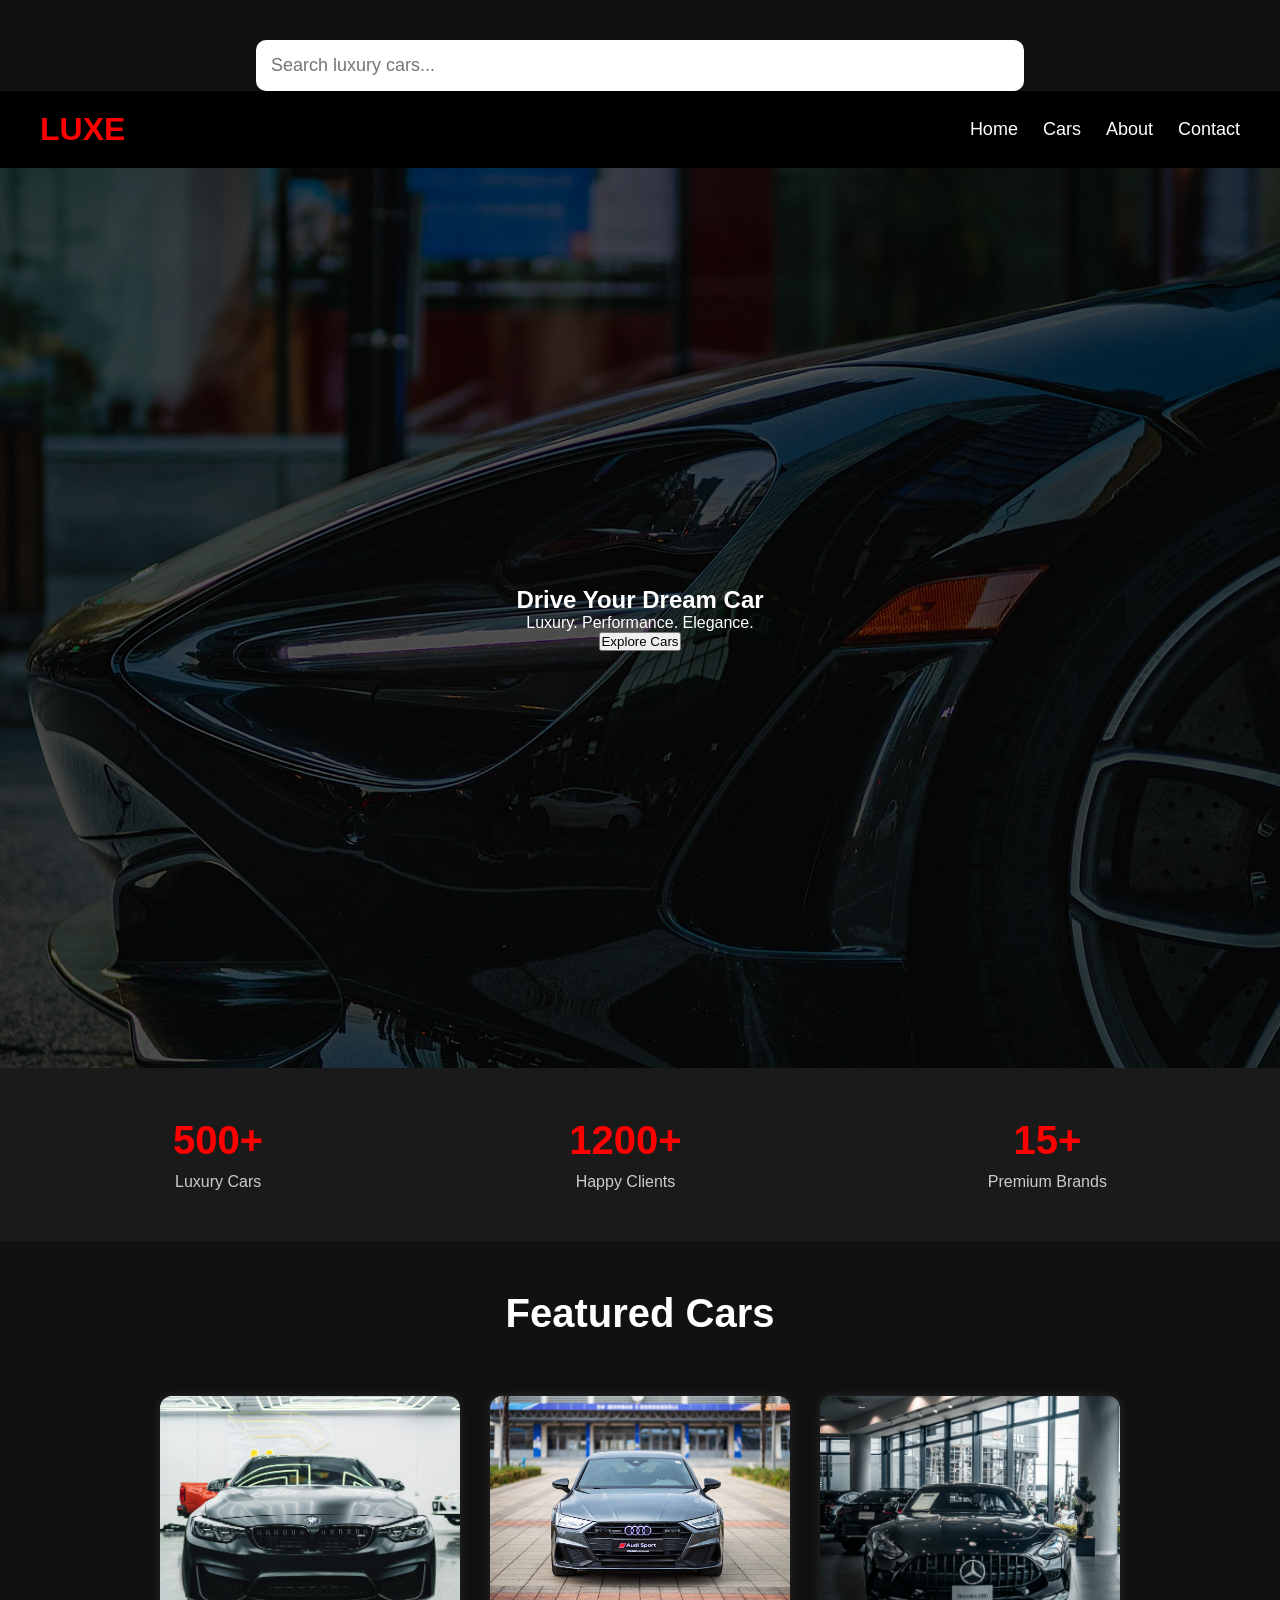
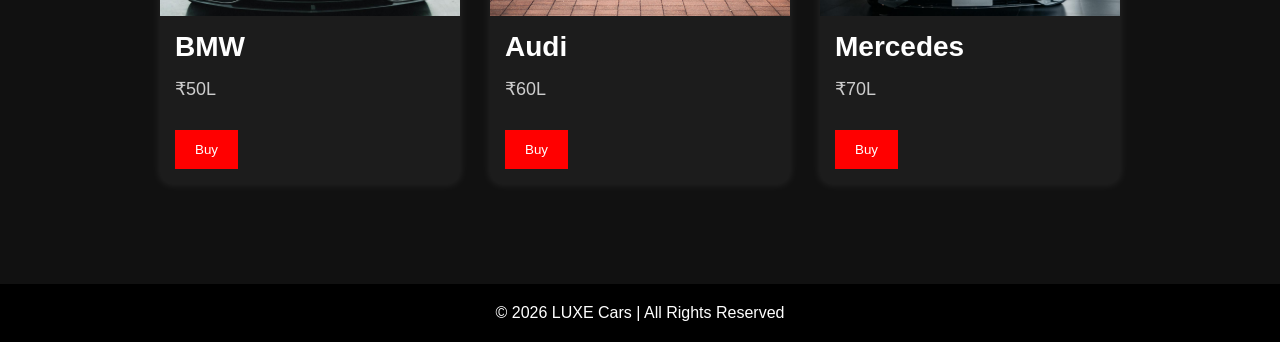
==== index.html @ 5ababd64 "Initial commit - luxury car showroom website" ====
<!DOCTYPE html>
<html lang="en">

<head>

    <meta charset="UTF-8">

    <meta name="viewport" content="width=device-width, initial-scale=1.0">

    <title>LUXE Cars</title>

    <link rel="stylesheet" href="style.css">

</head>

<body>

    <!-- ================= NAVBAR ================= -->

      <section class="search-section">

    <input
        type="text"
        id="searchInput"
        placeholder="Search luxury cars..."
    >

</section>


    <header>

        <nav class="navbar">

            <h1>LUXE</h1>

            <ul>

                <li>
                    <a href="#">Home</a>
                </li>

                <li>
                    <a href="#">Cars</a>
                </li>

                <li>
                    <a href="#">About</a>
                </li>

                <li>
                    <a href="#">Contact</a>
                </li>

            </ul>

        </nav>

    </header>



    <!-- ================= HERO SECTION ================= -->

    <section class="hero">

        <h2>Drive Your Dream Car</h2>

        <p>
            Luxury. Performance. Elegance.
        </p>

        <button onclick="showAlert()">
            Explore Cars
        </button>

    </section> 
   <section class="stats">

    <div>
        <h2>500+</h2>
        <p>Luxury Cars</p>
    </div>

    <div>
        <h2>1200+</h2>
        <p>Happy Clients</p>
    </div>

    <div>
        <h2>15+</h2>
        <p>Premium Brands</p>
    </div>

</section>


    <!-- ================= FEATURED CARS ================= -->

    <section>

        <h2
            style="
                text-align:center;
                margin-top:50px;
                font-size:40px;
            "
        >
            Featured Cars
        </h2>

    </section>



    <!-- ================= CAR LIST ================= -->

    <section class="cars" id="carList">

        <!-- JavaScript se cards load honge -->

    </section>



    <!-- ================= FOOTER ================= -->

    <footer
        style="
            text-align:center;
            padding:20px;
            background:black;
            margin-top:40px;
        "
    >

        <p>
            © 2026 LUXE Cars | All Rights Reserved
        </p>

    </footer>



    <!-- ================= JAVASCRIPT ================= -->

    <script src="script.js"></script>

</body>

</html>
---- style.css ----
html {
    scroll-behavior: smooth;
}

* {
    margin: 0;
    padding: 0;
    box-sizing: border-box;
}

body {
    font-family: Arial, sans-serif;
    background-color: #111;
    color: white;
    overflow-x: hidden;

}

/* ================= NAVBAR ================= */

.navbar {
    display: flex;
    justify-content: space-between;
    align-items: center;

    padding: 20px 40px;

    background-color: black;

    position: sticky;
    top: 0;
}

.navbar h1 {
    color: red;
    font-size: 32px;
}

.navbar ul {
    display: flex;
    list-style: none;
    gap: 25px;
}

.navbar a {
    text-decoration: none;
    color: white;
    font-size: 18px;

    transition: 0.3s;
}

.navbar a:hover {
    color: red;
}

.search-section {

    text-align: center;

    margin-top: 40px;
}

.search-section input {

    width: 60%;

    padding: 15px;

    border: none;

    border-radius: 10px;

    font-size: 18px;
}

/* ================= HERO SECTION ================= */

.hero {

    min-height: 100vh;

    background:
    linear-gradient(
        rgba(0,0,0,0.65),
        rgba(0,0,0,0.65)
    ),
    url('assets/images/hero.jpg');

    background-size: cover;

    background-position: center;

    background-repeat: no-repeat;

    display: flex;

    flex-direction: column;

    justify-content: center;

    align-items: center;

    text-align: center;

    padding: 20px;
}
/* ================= CAR SECTION ================= */

.cars {

    display: flex;
    justify-content: center;
    flex-wrap: wrap;

    gap: 30px;

    padding: 60px 20px;
}

/* ================= CARD ================= */

.card {

    width: 300px;

    background-color: #1c1c1c;

    border-radius: 12px;

    overflow: hidden;

    transition: 0.3s;

    box-shadow: 0 0 10px rgba(255,255,255,0.1);
}

.card:hover {
    transform: translateY(-10px);
}

.card img {

    width: 100%;

    height: 220px;

    object-fit: cover;

    display: block;
}

.card h3 {

    font-size: 28px;

    margin: 15px;
}

.card p {

    margin: 15px;

    color: #ccc;

    font-size: 18px;
}

.card button {

    margin: 15px;

    padding: 12px 20px;

    border: none;

    background-color: red;
    color: white;

    cursor: pointer;

    transition: 0.3s;
}

.card button:hover {
    background-color: darkred;
}

/* ================= RESPONSIVE ================= */

@media (max-width: 768px) {

    .navbar {

        flex-direction: column;

        padding: 20px;
    }

    .navbar ul {

        flex-direction: column;

        align-items: center;

        gap: 15px;

        margin-top: 15px;
    }

    .hero h2 {

        font-size: 38px;
    }

    .hero p {

        font-size: 16px;
    }

    .hero button {

        width: 100%;

        max-width: 250px;
    }

    .cars {

        padding: 30px 15px;
    }

    .card {

        width: 100%;

        max-width: 350px;
    }

}


.stats {

    display: flex;

    justify-content: space-around;

    text-align: center;

    padding: 50px 20px;

    background: #1a1a1a;
}

.stats h2 {

    color: red;

    font-size: 40px;
}

.stats p {

    color: #ccc;

    margin-top: 10px;
}
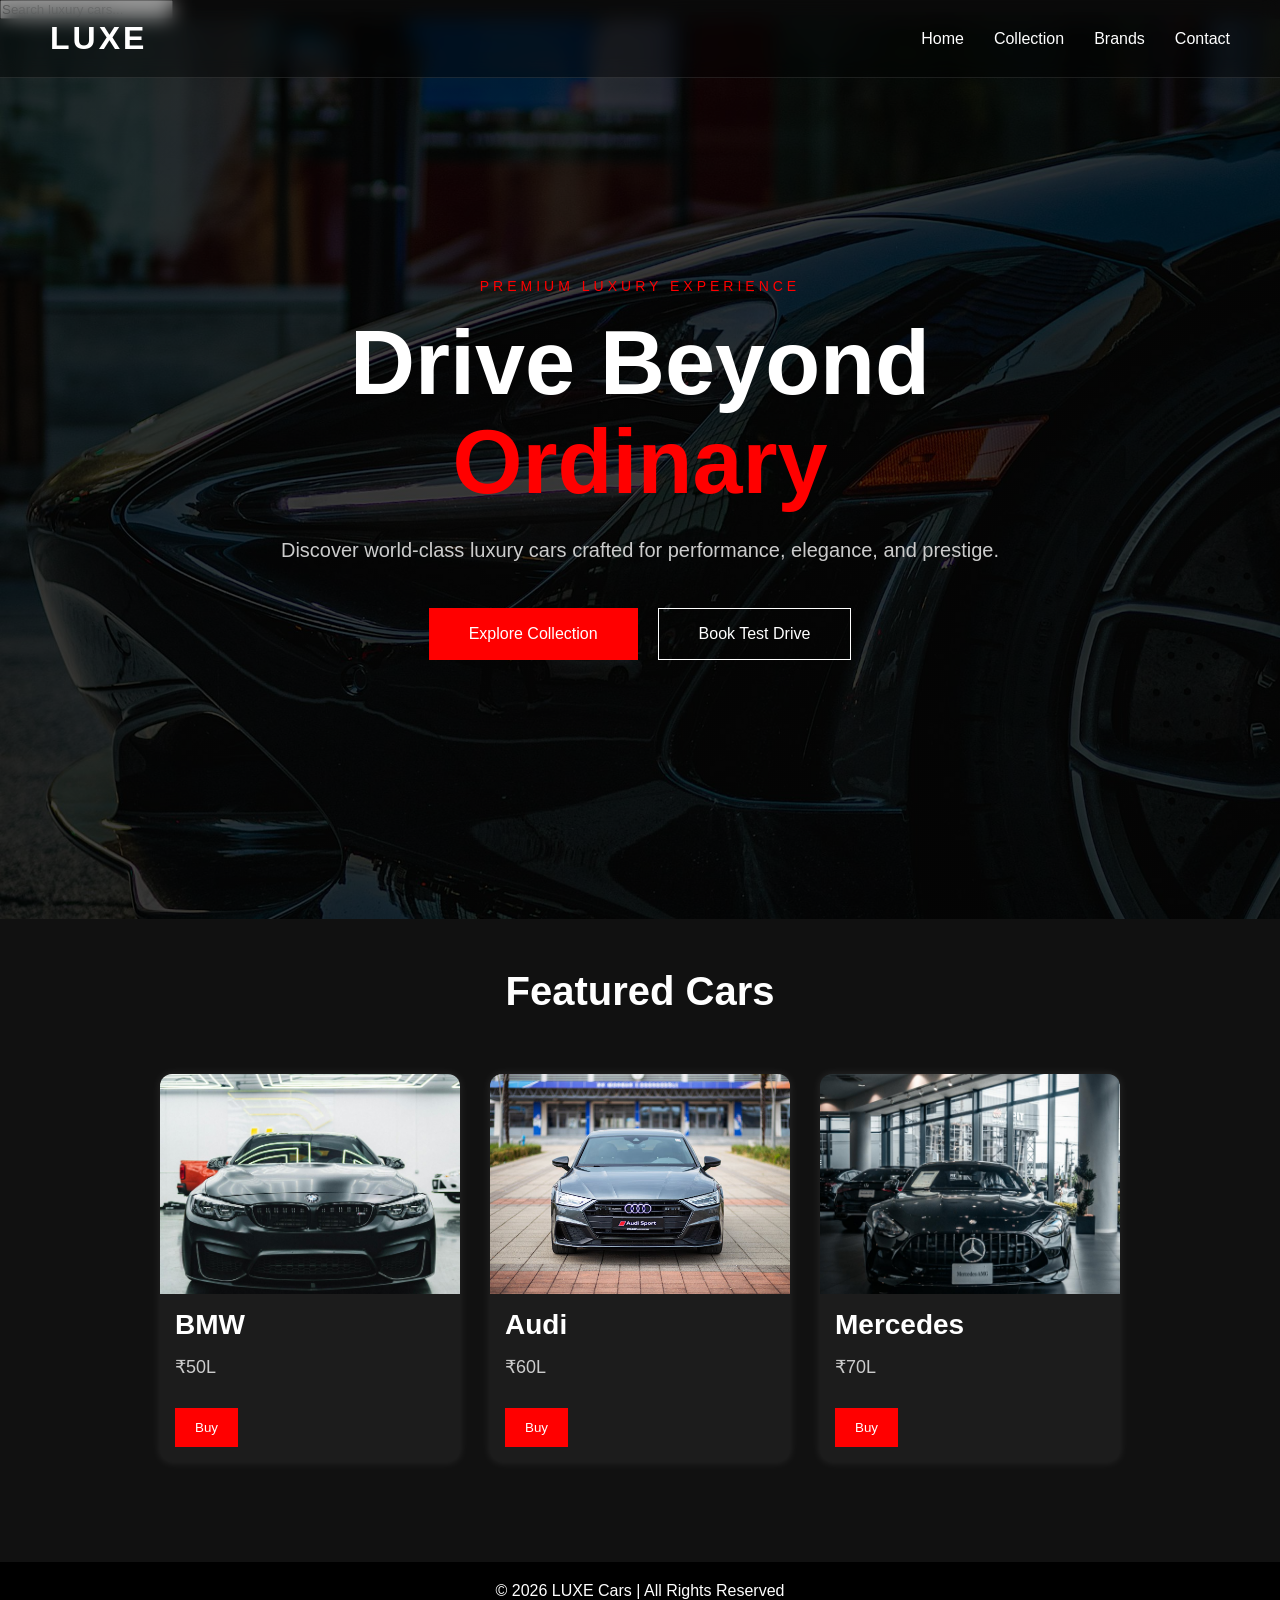
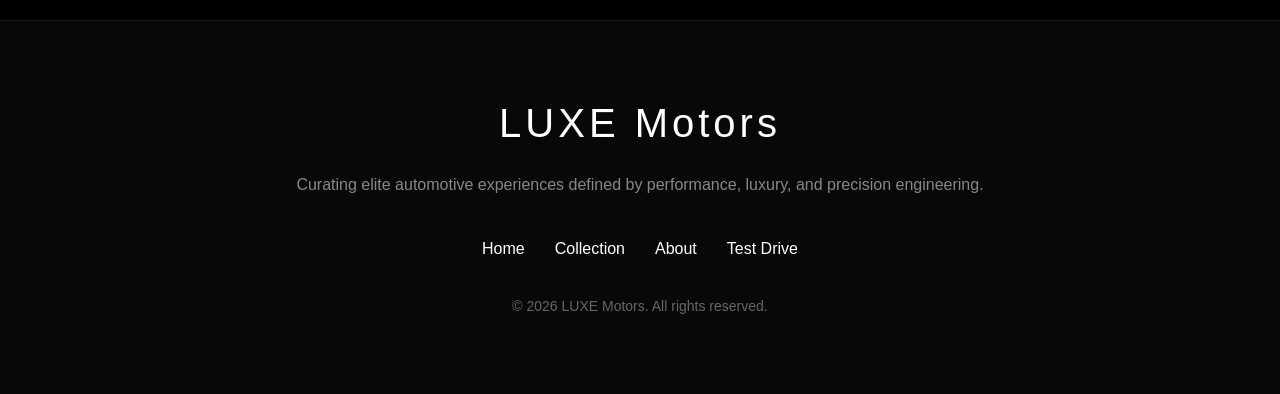
==== commit de9dd953: "Added luxury collection system, about page, and test drive experience" ====
--- a/index.html
+++ b/index.html
@@ -30,70 +30,76 @@
 
     <header>
 
-        <nav class="navbar">
-
-            <h1>LUXE</h1>
-
-            <ul>
-
-                <li>
-                    <a href="#">Home</a>
-                </li>
-
-                <li>
-                    <a href="#">Cars</a>
-                </li>
-
-                <li>
-                    <a href="#">About</a>
-                </li>
-
-                <li>
-                    <a href="#">Contact</a>
-                </li>
-
-            </ul>
-
-        </nav>
-
-    </header>
-
-
+    <nav class="navbar">
+
+        <div class="logo">
+            LUXE
+        </div>
+
+        <ul class="nav-links">
+
+            <li>
+                <a href="#">Home</a>
+            </li>
+
+            <li>
+                <a href="#">Collection</a>
+            </li>
+
+            <li>
+                <a href="#">Brands</a>
+            </li>
+
+            <li>
+                <a href="#">Contact</a>
+            </li>
+
+        </ul>
+
+    </nav>
+
+</header>
 
     <!-- ================= HERO SECTION ================= -->
 
     <section class="hero">
 
-        <h2>Drive Your Dream Car</h2>
-
-        <p>
-            Luxury. Performance. Elegance.
+    <div class="hero-overlay"></div>
+
+    <div class="hero-content">
+
+        <p class="hero-tag">
+            PREMIUM LUXURY EXPERIENCE
         </p>
 
-        <button onclick="showAlert()">
-            Explore Cars
-        </button>
-
-    </section> 
-   <section class="stats">
-
-    <div>
-        <h2>500+</h2>
-        <p>Luxury Cars</p>
+        <h1>
+            Drive Beyond
+            <span>Ordinary</span>
+        </h1>
+
+        <p class="hero-description">
+
+            Discover world-class luxury cars
+            crafted for performance, elegance,
+            and prestige.
+
+        </p>
+
+        <div class="hero-buttons">
+
+            <button class="primary-btn">
+                Explore Collection
+            </button>
+
+            <button class="secondary-btn">
+                Book Test Drive
+            </button>
+
+        </div>
+
     </div>
 
-    <div>
-        <h2>1200+</h2>
-        <p>Happy Clients</p>
-    </div>
-
-    <div>
-        <h2>15+</h2>
-        <p>Premium Brands</p>
-    </div>
-
 </section>
-
 
     <!-- ================= FEATURED CARS ================= -->
 
@@ -146,6 +152,62 @@
 
     <script src="script.js"></script>
 
+
+
+
+<!-- ================= FOOTER ================= -->
+
+<footer class="footer">
+
+    <div class="footer-logo">
+
+        LUXE Motors
+
+    </div>
+
+
+    <p class="footer-text">
+
+        Curating elite automotive
+        experiences defined by
+        performance, luxury,
+        and precision engineering.
+
+    </p>
+
+
+    <div class="footer-links">
+
+        <a href="index.html">
+            Home
+        </a>
+
+        <a href="collection.html">
+            Collection
+        </a>
+
+        <a href="about.html">
+            About
+        </a>
+
+        <a href="test-drive.html">
+            Test Drive
+        </a>
+
+    </div>
+
+
+    <p class="footer-copy">
+
+        © 2026 LUXE Motors.
+        All rights reserved.
+
+    </p>
+
+</footer>
+
+
+
 </body>
 
 </html>
--- a/style.css
+++ b/style.css
@@ -16,74 +16,81 @@
 
 }
 
-/* ================= NAVBAR ================= */
+/* ================= PREMIUM NAVBAR ================= */
 
 .navbar {
-    display: flex;
+
+    position: fixed;
+
+    width: 100%;
+
+    top: 0;
+
+    z-index: 1000;
+
+    display: flex;
+
     justify-content: space-between;
+
     align-items: center;
 
-    padding: 20px 40px;
-
-    background-color: black;
-
-    position: sticky;
-    top: 0;
-}
-
-.navbar h1 {
+    padding: 20px 50px;
+
+    background: rgba(0,0,0,0.4);
+
+    backdrop-filter: blur(10px);
+
+    border-bottom: 1px solid rgba(255,255,255,0.1);
+}
+
+.logo {
+
+    font-size: 32px;
+
+    font-weight: bold;
+
+    color: white;
+
+    letter-spacing: 3px;
+}
+
+.nav-links {
+
+    display: flex;
+
+    gap: 30px;
+
+    list-style: none;
+}
+
+.nav-links a {
+
+    text-decoration: none;
+
+    color: white;
+
+    font-size: 16px;
+
+    transition: 0.3s;
+}
+
+.nav-links a:hover {
+
     color: red;
-    font-size: 32px;
-}
-
-.navbar ul {
-    display: flex;
-    list-style: none;
-    gap: 25px;
-}
-
-.navbar a {
-    text-decoration: none;
-    color: white;
-    font-size: 18px;
-
-    transition: 0.3s;
-}
-
-.navbar a:hover {
-    color: red;
-}
-
-.search-section {
-
-    text-align: center;
-
-    margin-top: 40px;
-}
-
-.search-section input {
-
-    width: 60%;
-
-    padding: 15px;
-
-    border: none;
-
-    border-radius: 10px;
-
-    font-size: 18px;
-}
-
-/* ================= HERO SECTION ================= */
+}
+
+/* ================= PREMIUM HERO ================= */
 
 .hero {
+
+    position: relative;
 
     min-height: 100vh;
 
     background:
     linear-gradient(
-        rgba(0,0,0,0.65),
-        rgba(0,0,0,0.65)
+        rgba(0,0,0,0.75),
+        rgba(0,0,0,0.75)
     ),
     url('assets/images/hero.jpg');
 
@@ -91,20 +98,121 @@
 
     background-position: center;
 
-    background-repeat: no-repeat;
-
-    display: flex;
-
-    flex-direction: column;
+    display: flex;
+
+    align-items: center;
 
     justify-content: center;
 
-    align-items: center;
-
     text-align: center;
 
     padding: 20px;
 }
+
+.hero-content {
+
+    max-width: 900px;
+
+    z-index: 2;
+}
+
+.hero-tag {
+
+    color: red;
+
+    letter-spacing: 4px;
+
+    margin-bottom: 20px;
+
+    font-size: 14px;
+}
+
+.hero h1 {
+
+    font-size: 90px;
+
+    line-height: 1.1;
+
+    margin-bottom: 20px;
+}
+
+.hero h1 span {
+
+    color: red;
+}
+
+.hero-description {
+
+    font-size: 20px;
+
+    color: #ccc;
+
+    line-height: 1.8;
+
+    margin-bottom: 40px;
+}
+
+.hero-buttons {
+
+    display: flex;
+
+    justify-content: center;
+
+    gap: 20px;
+
+    flex-wrap: wrap;
+}
+
+.primary-btn {
+
+    padding: 16px 40px;
+
+    border: none;
+
+    background: red;
+
+    color: white;
+
+    font-size: 16px;
+
+    cursor: pointer;
+
+    transition: 0.3s;
+}
+
+.primary-btn:hover {
+
+    background: darkred;
+
+    transform: translateY(-3px);
+}
+
+.secondary-btn {
+
+    padding: 16px 40px;
+
+    border: 1px solid white;
+
+    background: transparent;
+
+    color: white;
+
+    font-size: 16px;
+
+    cursor: pointer;
+
+    transition: 0.3s;
+}
+
+.secondary-btn:hover {
+
+    background: white;
+
+    color: black;
+}
+
+
+  
 /* ================= CAR SECTION ================= */
 
 .cars {
@@ -190,7 +298,27 @@
 
 @media (max-width: 768px) {
 
-    .navbar {
+.hero h1 {
+
+    font-size: 50px;
+}
+
+.hero-description {
+
+    font-size: 16px;
+}
+
+.navbar {
+
+    padding: 20px;
+}
+
+.nav-links {
+
+    gap: 15px;
+} 
+
+   .navbar {
 
         flex-direction: column;
 
@@ -266,3 +394,81 @@
 
     margin-top: 10px;
 }
+
+
+
+/* ================= FOOTER ================= */
+
+.footer {
+
+    padding: 80px 20px;
+
+    background: #080808;
+
+    text-align: center;
+
+    border-top:
+    1px solid rgba(255,255,255,0.08);
+}
+
+
+.footer-logo {
+
+    font-size: 40px;
+
+    letter-spacing: 4px;
+
+    margin-bottom: 25px;
+}
+
+
+.footer-text {
+
+    max-width: 700px;
+
+    margin: auto;
+
+    color: #888;
+
+    line-height: 1.8;
+
+    margin-bottom: 40px;
+}
+
+
+.footer-links {
+
+    display: flex;
+
+    justify-content: center;
+
+    gap: 30px;
+
+    flex-wrap: wrap;
+
+    margin-bottom: 40px;
+}
+
+
+.footer-links a {
+
+    color: white;
+
+    text-decoration: none;
+
+    transition: 0.3s;
+}
+
+
+.footer-links a:hover {
+
+    color: red;
+}
+
+
+.footer-copy {
+
+    color: #666;
+
+    font-size: 14px;
+}
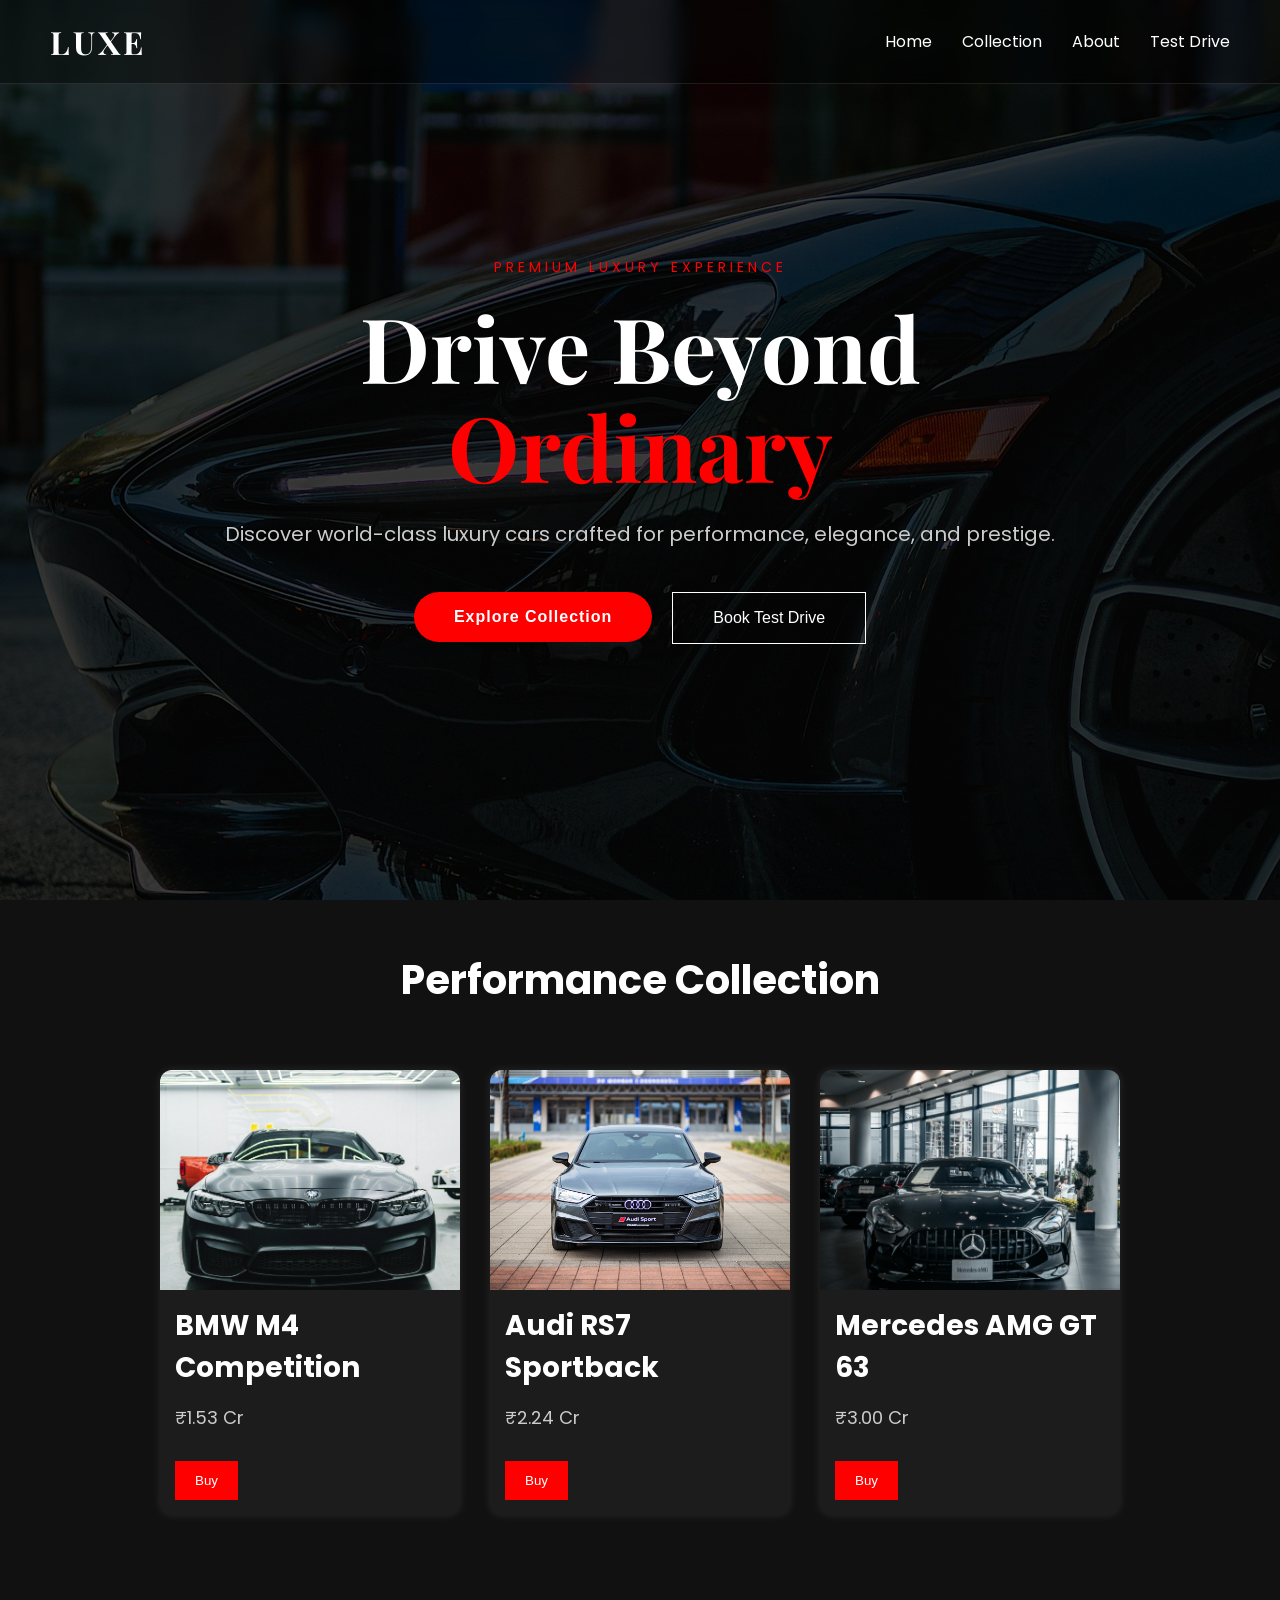
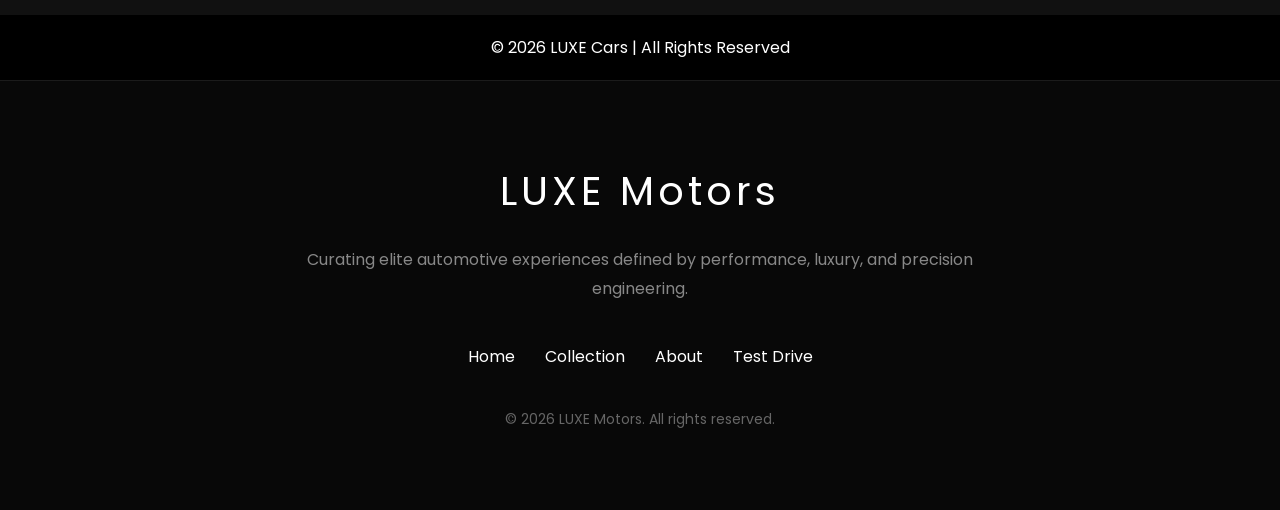
==== commit 5526cc93: "Refined homepage UI and updated luxury collection experience" ====
--- a/index.html
+++ b/index.html
@@ -17,18 +17,7 @@
 
     <!-- ================= NAVBAR ================= -->
 
-      <section class="search-section">
-
-    <input
-        type="text"
-        id="searchInput"
-        placeholder="Search luxury cars..."
-    >
-
-</section>
-
-
-    <header>
+<header>
 
     <nav class="navbar">
 
@@ -39,19 +28,46 @@
         <ul class="nav-links">
 
             <li>
-                <a href="#">Home</a>
-            </li>
-
-            <li>
-                <a href="#">Collection</a>
-            </li>
-
-            <li>
-                <a href="#">Brands</a>
-            </li>
-
-            <li>
-                <a href="#">Contact</a>
+
+                <a href="index.html">
+
+                    Home
+
+                </a>
+
+            </li>
+
+
+            <li>
+
+                <a href="collection.html">
+
+                    Collection
+
+                </a>
+
+            </li>
+
+
+            <li>
+
+                <a href="about.html">
+
+                    About
+
+                </a>
+
+            </li>
+
+
+            <li>
+
+                <a href="test-drive.html">
+
+                    Test Drive
+
+                </a>
+
             </li>
 
         </ul>
@@ -87,14 +103,24 @@
 
         <div class="hero-buttons">
 
-            <button class="primary-btn">
-                Explore Collection
-            </button>
-
-            <button class="secondary-btn">
-                Book Test Drive
-            </button>
-
+           <a href="collection.html">
+
+    <button class="primary-btn">
+
+        Explore Collection
+
+    </button>
+
+</a>
+          <a href="test-drive.html">
+
+    <button class="secondary-btn">
+
+        Book Test Drive
+
+    </button>
+
+</a>
         </div>
 
     </div>
@@ -112,7 +138,7 @@
                 font-size:40px;
             "
         >
-            Featured Cars
+            Performance Collection
         </h2>
 
     </section>
--- a/style.css
+++ b/style.css
@@ -1,3 +1,6 @@
+@import url('https://fonts.googleapis.com/css2?family=Playfair+Display:wght@600;700&family=Poppins:wght@300;400;500;600&display=swap');
+
+
 html {
     scroll-behavior: smooth;
 }
@@ -9,7 +12,7 @@
 }
 
 body {
-    font-family: Arial, sans-serif;
+font-family: 'Poppins', sans-serif;    
     background-color: #111;
     color: white;
     overflow-x: hidden;
@@ -44,6 +47,8 @@
 }
 
 .logo {
+    
+    font-family: 'Playfair Display', serif;
 
     font-size: 32px;
 
@@ -82,6 +87,9 @@
 /* ================= PREMIUM HERO ================= */
 
 .hero {
+       
+
+
 
     position: relative;
 
@@ -129,6 +137,7 @@
 
 .hero h1 {
 
+    font-family: 'Playfair Display', serif;
     font-size: 90px;
 
     line-height: 1.1;
@@ -165,11 +174,42 @@
 
 .primary-btn {
 
+    
+border-radius: 50px;
+
+font-weight: 600;
+
+letter-spacing: 1px;
+
+padding: 16px 40px;
+
+    border: none;
+
+    background: red;
+
+    color: white;
+
+    font-size: 16px;
+
+    cursor: pointer;
+
+    transition: 0.3s;
+}
+
+.primary-btn:hover {
+
+    background: darkred;
+
+    transform: translateY(-3px);
+}
+
+.secondary-btn {
+
     padding: 16px 40px;
 
-    border: none;
-
-    background: red;
+    border: 1px solid white;
+
+    background: transparent;
 
     color: white;
 
@@ -180,32 +220,14 @@
     transition: 0.3s;
 }
 
-.primary-btn:hover {
-
-    background: darkred;
-
-    transform: translateY(-3px);
-}
-
-.secondary-btn {
-
-    padding: 16px 40px;
-
-    border: 1px solid white;
-
-    background: transparent;
-
-    color: white;
-
-    font-size: 16px;
-
-    cursor: pointer;
-
-    transition: 0.3s;
-}
-
 .secondary-btn:hover {
 
+
+    border-radius: 50px;
+
+font-weight: 600;
+
+letter-spacing: 1px;
     background: white;
 
     color: black;
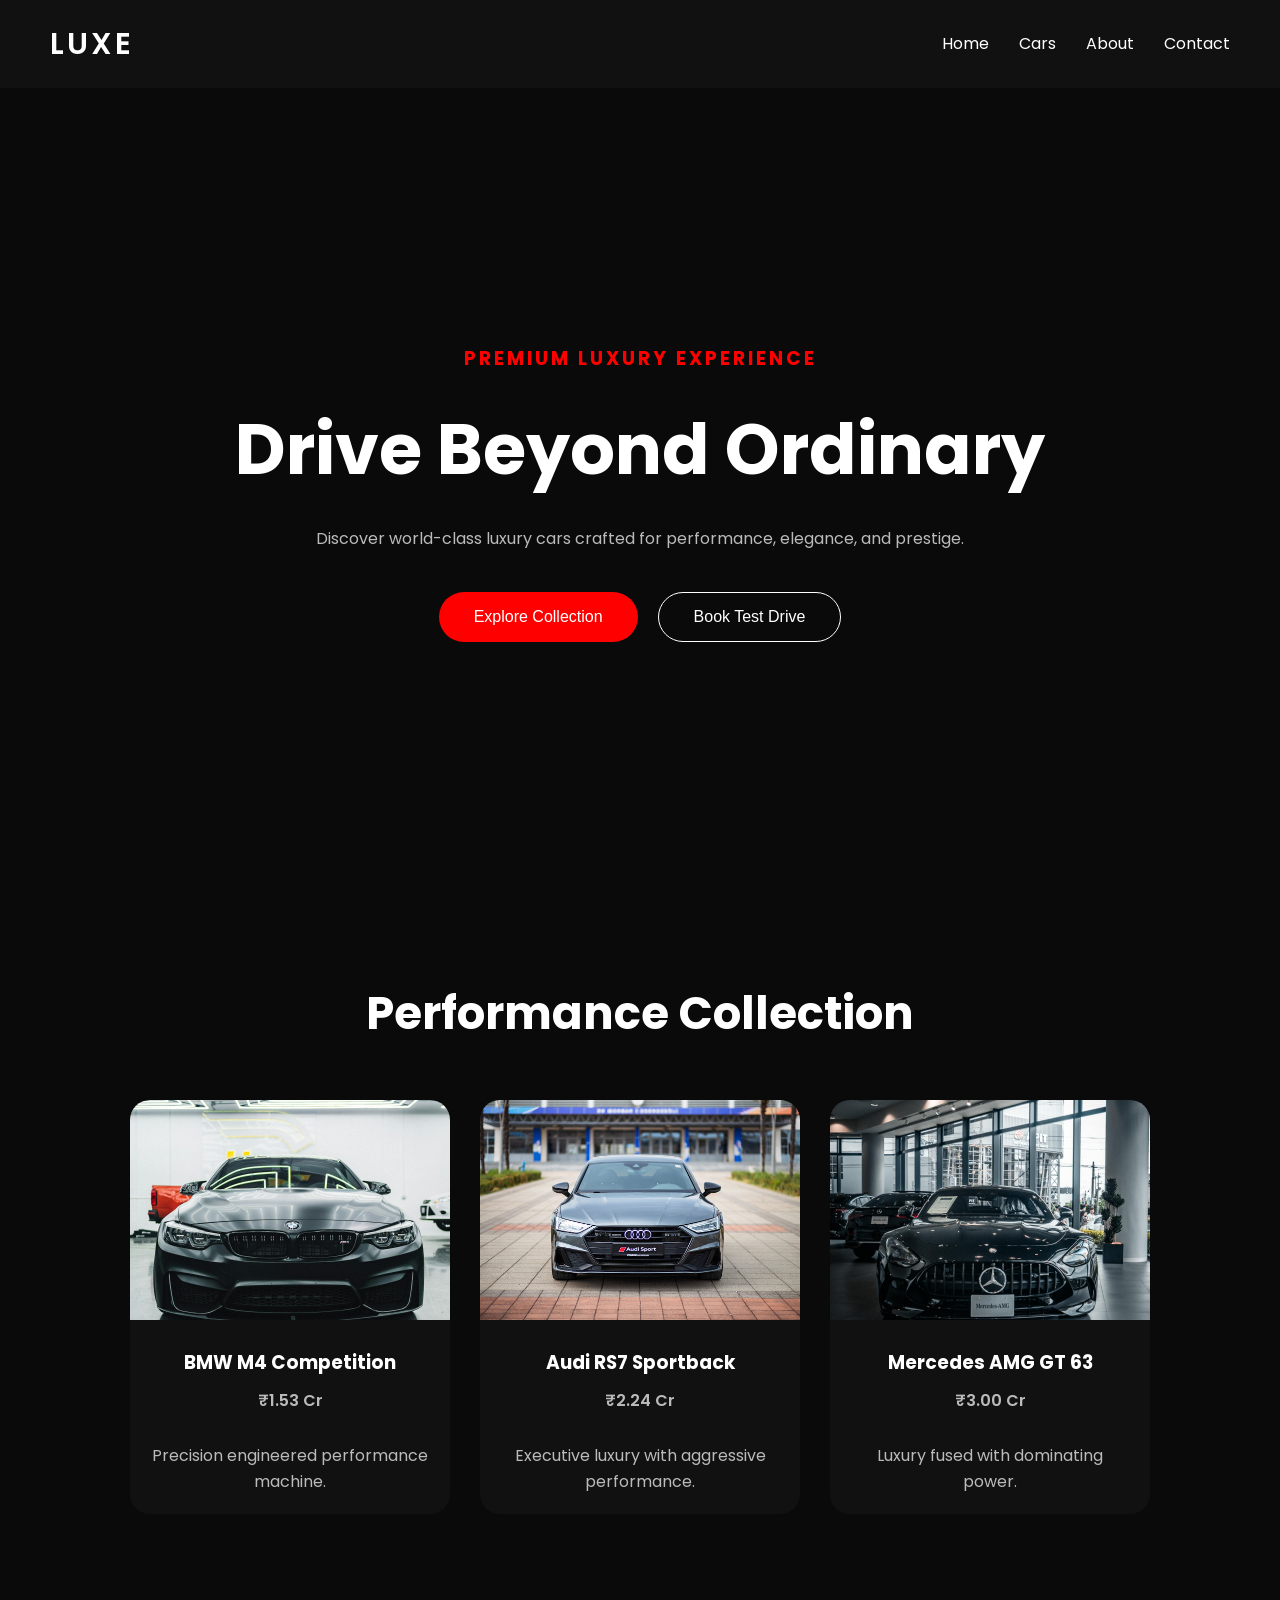
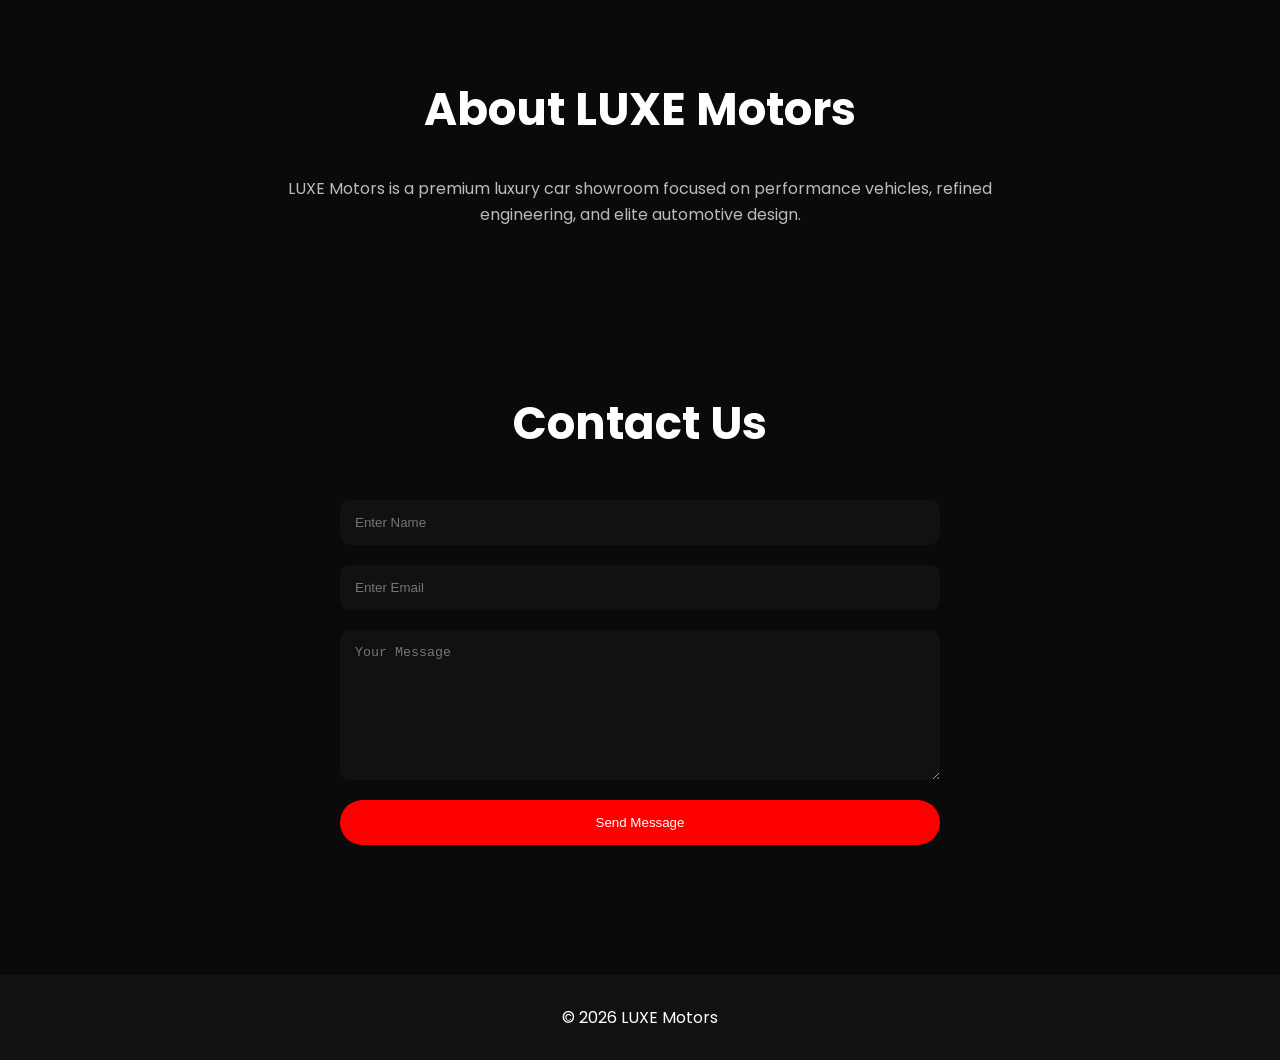
==== commit 8043ea51: "Final practical-aligned luxury showroom website" ====
--- a/index.html
+++ b/index.html
@@ -1,239 +1,320 @@
 <!DOCTYPE html>
+
 <html lang="en">
 
 <head>
 
     <meta charset="UTF-8">
 
-    <meta name="viewport" content="width=device-width, initial-scale=1.0">
-
-    <title>LUXE Cars</title>
-
-    <link rel="stylesheet" href="style.css">
+    <meta name="viewport"
+          content="width=device-width, initial-scale=1.0">
+
+    <title>
+        LUXE Motors
+    </title>
+
+    <link rel="stylesheet"
+          href="style.css">
 
 </head>
 
 <body>
 
-    <!-- ================= NAVBAR ================= -->
-
-<header>
-
-    <nav class="navbar">
-
-        <div class="logo">
-            LUXE
+    <header>
+
+        <nav class="navbar">
+
+            <div class="logo">
+
+                LUXE
+
+            </div>
+
+
+            <ul class="nav-links">
+
+                <li>
+                    <a href="#home">
+                        Home
+                    </a>
+                </li>
+
+                <li>
+                    <a href="#cars">
+                        Cars
+                    </a>
+                </li>
+
+                <li>
+                    <a href="#about">
+                        About
+                    </a>
+                </li>
+
+                <li>
+                    <a href="#contact">
+                        Contact
+                    </a>
+                </li>
+
+            </ul>
+
+        </nav>
+
+    </header>
+
+
+    <section
+        class="hero"
+
+        id="home">
+
+        <h3>
+
+            PREMIUM LUXURY EXPERIENCE
+
+        </h3>
+
+
+        <h1 id="mainHeading">
+
+            Drive Beyond Ordinary
+
+        </h1>
+
+
+        <p>
+
+            Discover world-class luxury
+            cars crafted for performance,
+            elegance, and prestige.
+
+        </p>
+
+
+        <div class="hero-buttons">
+
+            <button
+                class="primary-btn"
+
+                onclick="showMessage()">
+
+                Explore Collection
+
+            </button>
+
+
+            <button
+                class="secondary-btn">
+
+                Book Test Drive
+
+            </button>
+
         </div>
 
-        <ul class="nav-links">
-
-            <li>
-
-                <a href="index.html">
-
-                    Home
-
-                </a>
-
-            </li>
-
-
-            <li>
-
-                <a href="collection.html">
-
-                    Collection
-
-                </a>
-
-            </li>
-
-
-            <li>
-
-                <a href="about.html">
-
-                    About
-
-                </a>
-
-            </li>
-
-
-            <li>
-
-                <a href="test-drive.html">
-
-                    Test Drive
-
-                </a>
-
-            </li>
-
-        </ul>
-
-    </nav>
-
-</header>
-
-    <!-- ================= HERO SECTION ================= -->
-
-    <section class="hero">
-
-    <div class="hero-overlay"></div>
-
-    <div class="hero-content">
-
-        <p class="hero-tag">
-            PREMIUM LUXURY EXPERIENCE
+    </section>
+
+
+    <section
+        class="cars-section"
+
+        id="cars">
+
+        <h2>
+
+            Performance Collection
+
+        </h2>
+
+
+        <div class="cars-container">
+
+            <!-- CARD 1 -->
+
+            <div class="car-card">
+
+                <img
+                    src="assets/images/bmw.jpg"
+
+                    alt="BMW"
+                >
+
+                <h3>
+
+                    BMW M4 Competition
+
+                </h3>
+
+                <p class="price">
+
+                    ₹1.53 Cr
+
+                </p>
+
+                <p>
+
+                    Precision engineered
+                    performance machine.
+
+                </p>
+
+            </div>
+
+
+
+             <div class="car-card">
+
+                <img
+                    src="assets/images/audi.jpg"
+
+                    alt="Audi"
+                >
+
+                <h3>
+
+                    Audi RS7 Sportback
+
+                </h3>
+
+                <p class="price">
+
+                    ₹2.24 Cr
+
+                </p>
+
+                <p>
+
+                    Executive luxury with
+                    aggressive performance.
+
+                </p>
+
+            </div>
+
+           <div class="car-card">
+
+                <img
+                    src="assets/images/merc.jpg"
+
+                    alt="Mercedes"
+                >
+
+                <h3>
+
+                    Mercedes AMG GT 63
+
+                </h3>
+
+                <p class="price">
+
+                    ₹3.00 Cr
+
+                </p>
+
+                <p>
+
+                    Luxury fused with
+                    dominating power.
+
+                </p>
+
+            </div>
+
+        </div>
+
+    </section>
+
+
+    <section
+        class="about-section"
+
+        id="about">
+
+        <h2>
+
+            About LUXE Motors
+
+        </h2>
+
+
+        <p>
+
+            LUXE Motors is a premium
+            luxury car showroom focused
+            on performance vehicles,
+            refined engineering,
+            and elite automotive design.
+
         </p>
 
-        <h1>
-            Drive Beyond
-            <span>Ordinary</span>
-        </h1>
-
-        <p class="hero-description">
-
-            Discover world-class luxury cars
-            crafted for performance, elegance,
-            and prestige.
+    </section>
+
+    <section
+        class="contact-section"
+
+        id="contact">
+
+        <h2>
+
+            Contact Us
+
+        </h2>
+
+
+        <form>
+
+            <input
+                type="text"
+
+                placeholder="Enter Name"
+
+                required
+            >
+
+
+            <input
+                type="email"
+
+                placeholder="Enter Email"
+
+                required
+            >
+
+
+            <textarea
+
+                placeholder=
+                "Your Message"
+
+            ></textarea>
+
+
+            <button type="submit">
+
+                Send Message
+
+            </button>
+
+        </form>
+
+    </section>
+
+
+    <footer class="footer">
+
+        <p>
+
+            © 2026 LUXE Motors
 
         </p>
 
-        <div class="hero-buttons">
-
-           <a href="collection.html">
-
-    <button class="primary-btn">
-
-        Explore Collection
-
-    </button>
-
-</a>
-          <a href="test-drive.html">
-
-    <button class="secondary-btn">
-
-        Book Test Drive
-
-    </button>
-
-</a>
-        </div>
-
-    </div>
-
-</section>
-
-    <!-- ================= FEATURED CARS ================= -->
-
-    <section>
-
-        <h2
-            style="
-                text-align:center;
-                margin-top:50px;
-                font-size:40px;
-            "
-        >
-            Performance Collection
-        </h2>
-
-    </section>
-
-
-
-    <!-- ================= CAR LIST ================= -->
-
-    <section class="cars" id="carList">
-
-        <!-- JavaScript se cards load honge -->
-
-    </section>
-
-
-
-    <!-- ================= FOOTER ================= -->
-
-    <footer
-        style="
-            text-align:center;
-            padding:20px;
-            background:black;
-            margin-top:40px;
-        "
-    >
-
-        <p>
-            © 2026 LUXE Cars | All Rights Reserved
-        </p>
-
     </footer>
 
 
 
-    <!-- ================= JAVASCRIPT ================= -->
-
     <script src="script.js"></script>
 
-
-
-
-<!-- ================= FOOTER ================= -->
-
-<footer class="footer">
-
-    <div class="footer-logo">
-
-        LUXE Motors
-
-    </div>
-
-
-    <p class="footer-text">
-
-        Curating elite automotive
-        experiences defined by
-        performance, luxury,
-        and precision engineering.
-
-    </p>
-
-
-    <div class="footer-links">
-
-        <a href="index.html">
-            Home
-        </a>
-
-        <a href="collection.html">
-            Collection
-        </a>
-
-        <a href="about.html">
-            About
-        </a>
-
-        <a href="test-drive.html">
-            Test Drive
-        </a>
-
-    </div>
-
-
-    <p class="footer-copy">
-
-        © 2026 LUXE Motors.
-        All rights reserved.
-
-    </p>
-
-</footer>
-
-
-
 </body>
 
 </html>
--- a/style.css
+++ b/style.css
@@ -1,496 +1,398 @@
-@import url('https://fonts.googleapis.com/css2?family=Playfair+Display:wght@600;700&family=Poppins:wght@300;400;500;600&display=swap');
-
-
-html {
-    scroll-behavior: smooth;
-}
+@import url('https://fonts.googleapis.com/css2?family=Poppins:wght@300;400;500;600&display=swap');
+
 
 * {
+
     margin: 0;
     padding: 0;
+
     box-sizing: border-box;
 }
 
+
 body {
-font-family: 'Poppins', sans-serif;    
-    background-color: #111;
-    color: white;
-    overflow-x: hidden;
-
-}
-
-/* ================= PREMIUM NAVBAR ================= */
+
+    font-family: 'Poppins', sans-serif;
+
+    background: #0a0a0a;
+
+    color: white;
+
+    line-height: 1.6;
+}
 
 .navbar {
 
-    position: fixed;
+    display: flex;
+
+    justify-content: space-between;
+
+    align-items: center;
+
+    padding: 20px 50px;
+
+    background: #111;
+
+    position: sticky;
+
+    top: 0;
+}
+
+
+.logo {
+
+    font-size: 30px;
+
+    font-weight: 600;
+
+    letter-spacing: 3px;
+}
+
+
+.nav-links {
+
+    display: flex;
+
+    list-style: none;
+
+    gap: 30px;
+}
+
+
+.nav-links a {
+
+    text-decoration: none;
+
+    color: white;
+
+    transition: 0.3s;
+}
+
+
+.nav-links a:hover {
+
+    color: red;
+}
+
+.hero {
+
+    height: 90vh;
+
+    display: flex;
+
+    flex-direction: column;
+
+    justify-content: center;
+
+    align-items: center;
+
+    text-align: center;
+
+    padding: 20px;
+}
+
+
+.hero h3 {
+
+    color: red;
+
+    margin-bottom: 20px;
+
+    letter-spacing: 3px;
+}
+
+
+.hero h1 {
+
+    font-size: 70px;
+
+    margin-bottom: 20px;
+}
+
+
+.hero p {
+
+    max-width: 700px;
+
+    color: #bbb;
+
+    margin-bottom: 40px;
+}
+
+
+.hero-buttons {
+
+    display: flex;
+
+    gap: 20px;
+}
+
+
+.primary-btn,
+.secondary-btn {
+
+    padding: 15px 35px;
+
+    border: none;
+
+    border-radius: 40px;
+
+    cursor: pointer;
+
+    font-size: 16px;
+
+    transition: 0.3s;
+}
+
+
+.primary-btn {
+
+    background: red;
+
+    color: white;
+}
+
+
+.secondary-btn {
+
+    background: transparent;
+
+    color: white;
+
+    border: 1px solid white;
+}
+
+
+.primary-btn:hover {
+
+    background: darkred;
+
+    transform: translateY(-5px);
+}
+
+
+.secondary-btn:hover {
+
+    background: white;
+
+    color: black;
+
+    transform: translateY(-5px);
+}
+
+.cars-section {
+
+    padding: 80px 40px;
+
+    text-align: center;
+}
+
+
+.cars-section h2 {
+
+    font-size: 45px;
+
+    margin-bottom: 50px;
+}
+
+
+.cars-container {
+
+    display: flex;
+
+    justify-content: center;
+
+    gap: 30px;
+
+    flex-wrap: wrap;
+}
+
+
+.car-card {
+
+    width: 320px;
+
+    background: #111;
+
+    border-radius: 20px;
+
+    overflow: hidden;
+
+    transition: 0.3s;
+}
+
+
+.car-card:hover {
+
+    transform: translateY(-10px);
+}
+
+
+.car-card img {
 
     width: 100%;
 
-    top: 0;
-
-    z-index: 1000;
-
-    display: flex;
-
-    justify-content: space-between;
-
-    align-items: center;
-
-    padding: 20px 50px;
-
-    background: rgba(0,0,0,0.4);
-
-    backdrop-filter: blur(10px);
-
-    border-bottom: 1px solid rgba(255,255,255,0.1);
-}
-
-.logo {
-    
-    font-family: 'Playfair Display', serif;
-
-    font-size: 32px;
-
-    font-weight: bold;
-
-    color: white;
-
-    letter-spacing: 3px;
-}
-
-.nav-links {
-
-    display: flex;
-
-    gap: 30px;
-
-    list-style: none;
-}
-
-.nav-links a {
-
-    text-decoration: none;
-
-    color: white;
-
-    font-size: 16px;
+    height: 220px;
+
+    object-fit: cover;
+}
+
+
+.car-card h3 {
+
+    margin: 20px 0 10px;
+}
+
+
+.price {
+
+    color: red;
+
+    font-weight: 600;
+
+    margin-bottom: 10px;
+}
+
+
+.car-card p {
+
+    padding: 0 20px 20px;
+
+    color: #bbb;
+}
+
+.about-section {
+
+    padding: 80px 40px;
+
+    text-align: center;
+}
+
+
+.about-section h2 {
+
+    font-size: 45px;
+
+    margin-bottom: 30px;
+}
+
+
+.about-section p {
+
+    max-width: 800px;
+
+    margin: auto;
+
+    color: #bbb;
+}
+
+
+.contact-section {
+
+    padding: 80px 40px;
+
+    text-align: center;
+}
+
+
+.contact-section h2 {
+
+    font-size: 45px;
+
+    margin-bottom: 40px;
+}
+
+
+form {
+
+    max-width: 600px;
+
+    margin: auto;
+
+    display: flex;
+
+    flex-direction: column;
+
+    gap: 20px;
+}
+
+
+input,
+textarea {
+
+    padding: 15px;
+
+    border: none;
+
+    border-radius: 10px;
+
+    background: #111;
+
+    color: white;
+}
+
+
+textarea {
+
+    height: 150px;
+}
+
+
+form button {
+
+    padding: 15px;
+
+    border: none;
+
+    background: red;
+
+    color: white;
+
+    border-radius: 30px;
+
+    cursor: pointer;
 
     transition: 0.3s;
 }
 
-.nav-links a:hover {
-
-    color: red;
-}
-
-/* ================= PREMIUM HERO ================= */
-
-.hero {
-       
-
-
-
-    position: relative;
-
-    min-height: 100vh;
-
-    background:
-    linear-gradient(
-        rgba(0,0,0,0.75),
-        rgba(0,0,0,0.75)
-    ),
-    url('assets/images/hero.jpg');
-
-    background-size: cover;
-
-    background-position: center;
-
-    display: flex;
-
-    align-items: center;
-
-    justify-content: center;
-
-    text-align: center;
-
-    padding: 20px;
-}
-
-.hero-content {
-
-    max-width: 900px;
-
-    z-index: 2;
-}
-
-.hero-tag {
-
-    color: red;
-
-    letter-spacing: 4px;
-
-    margin-bottom: 20px;
-
-    font-size: 14px;
-}
-
-.hero h1 {
-
-    font-family: 'Playfair Display', serif;
-    font-size: 90px;
-
-    line-height: 1.1;
-
-    margin-bottom: 20px;
-}
-
-.hero h1 span {
-
-    color: red;
-}
-
-.hero-description {
-
-    font-size: 20px;
-
-    color: #ccc;
-
-    line-height: 1.8;
-
-    margin-bottom: 40px;
-}
-
-.hero-buttons {
-
-    display: flex;
-
-    justify-content: center;
-
-    gap: 20px;
-
-    flex-wrap: wrap;
-}
-
-.primary-btn {
-
-    
-border-radius: 50px;
-
-font-weight: 600;
-
-letter-spacing: 1px;
-
-padding: 16px 40px;
-
-    border: none;
-
-    background: red;
-
-    color: white;
-
-    font-size: 16px;
-
-    cursor: pointer;
-
-    transition: 0.3s;
-}
-
-.primary-btn:hover {
+
+form button:hover {
 
     background: darkred;
-
-    transform: translateY(-3px);
-}
-
-.secondary-btn {
-
-    padding: 16px 40px;
-
-    border: 1px solid white;
-
-    background: transparent;
-
-    color: white;
-
-    font-size: 16px;
-
-    cursor: pointer;
-
-    transition: 0.3s;
-}
-
-.secondary-btn:hover {
-
-
-    border-radius: 50px;
-
-font-weight: 600;
-
-letter-spacing: 1px;
-    background: white;
-
-    color: black;
-}
-
-
-  
-/* ================= CAR SECTION ================= */
-
-.cars {
-
-    display: flex;
-    justify-content: center;
-    flex-wrap: wrap;
-
-    gap: 30px;
-
-    padding: 60px 20px;
-}
-
-/* ================= CARD ================= */
-
-.card {
-
-    width: 300px;
-
-    background-color: #1c1c1c;
-
-    border-radius: 12px;
-
-    overflow: hidden;
-
-    transition: 0.3s;
-
-    box-shadow: 0 0 10px rgba(255,255,255,0.1);
-}
-
-.card:hover {
-    transform: translateY(-10px);
-}
-
-.card img {
-
-    width: 100%;
-
-    height: 220px;
-
-    object-fit: cover;
-
-    display: block;
-}
-
-.card h3 {
-
-    font-size: 28px;
-
-    margin: 15px;
-}
-
-.card p {
-
-    margin: 15px;
-
-    color: #ccc;
-
-    font-size: 18px;
-}
-
-.card button {
-
-    margin: 15px;
-
-    padding: 12px 20px;
-
-    border: none;
-
-    background-color: red;
-    color: white;
-
-    cursor: pointer;
-
-    transition: 0.3s;
-}
-
-.card button:hover {
-    background-color: darkred;
-}
-
-/* ================= RESPONSIVE ================= */
+}
+
+
+.footer {
+
+    padding: 30px;
+
+    text-align: center;
+
+    background: #111;
+
+    margin-top: 50px;
+}
+
 
 @media (max-width: 768px) {
 
-.hero h1 {
-
-    font-size: 50px;
-}
-
-.hero-description {
-
-    font-size: 16px;
-}
-
-.navbar {
-
-    padding: 20px;
-}
-
-.nav-links {
-
-    gap: 15px;
-} 
-
-   .navbar {
+    .navbar {
 
         flex-direction: column;
 
-        padding: 20px;
+        gap: 20px;
     }
 
-    .navbar ul {
+
+    .hero h1 {
+
+        font-size: 45px;
+    }
+
+
+    .hero-buttons {
 
         flex-direction: column;
-
-        align-items: center;
-
-        gap: 15px;
-
-        margin-top: 15px;
     }
 
-    .hero h2 {
-
-        font-size: 38px;
-    }
-
-    .hero p {
-
-        font-size: 16px;
-    }
-
-    .hero button {
-
-        width: 100%;
-
-        max-width: 250px;
-    }
-
-    .cars {
-
-        padding: 30px 15px;
-    }
-
-    .card {
-
-        width: 100%;
-
-        max-width: 350px;
-    }
-
-}
-
-
-.stats {
-
-    display: flex;
-
-    justify-content: space-around;
-
-    text-align: center;
-
-    padding: 50px 20px;
-
-    background: #1a1a1a;
-}
-
-.stats h2 {
-
-    color: red;
-
-    font-size: 40px;
-}
-
-.stats p {
-
-    color: #ccc;
-
-    margin-top: 10px;
-}
-
-
-
-/* ================= FOOTER ================= */
-
-.footer {
-
-    padding: 80px 20px;
-
-    background: #080808;
-
-    text-align: center;
-
-    border-top:
-    1px solid rgba(255,255,255,0.08);
-}
-
-
-.footer-logo {
-
-    font-size: 40px;
-
-    letter-spacing: 4px;
-
-    margin-bottom: 25px;
-}
-
-
-.footer-text {
-
-    max-width: 700px;
-
-    margin: auto;
-
-    color: #888;
-
-    line-height: 1.8;
-
-    margin-bottom: 40px;
-}
-
-
-.footer-links {
-
-    display: flex;
-
-    justify-content: center;
-
-    gap: 30px;
-
-    flex-wrap: wrap;
-
-    margin-bottom: 40px;
-}
-
-
-.footer-links a {
-
-    color: white;
-
-    text-decoration: none;
-
-    transition: 0.3s;
-}
-
-
-.footer-links a:hover {
-
-    color: red;
-}
-
-
-.footer-copy {
-
-    color: #666;
-
-    font-size: 14px;
-}
+}
